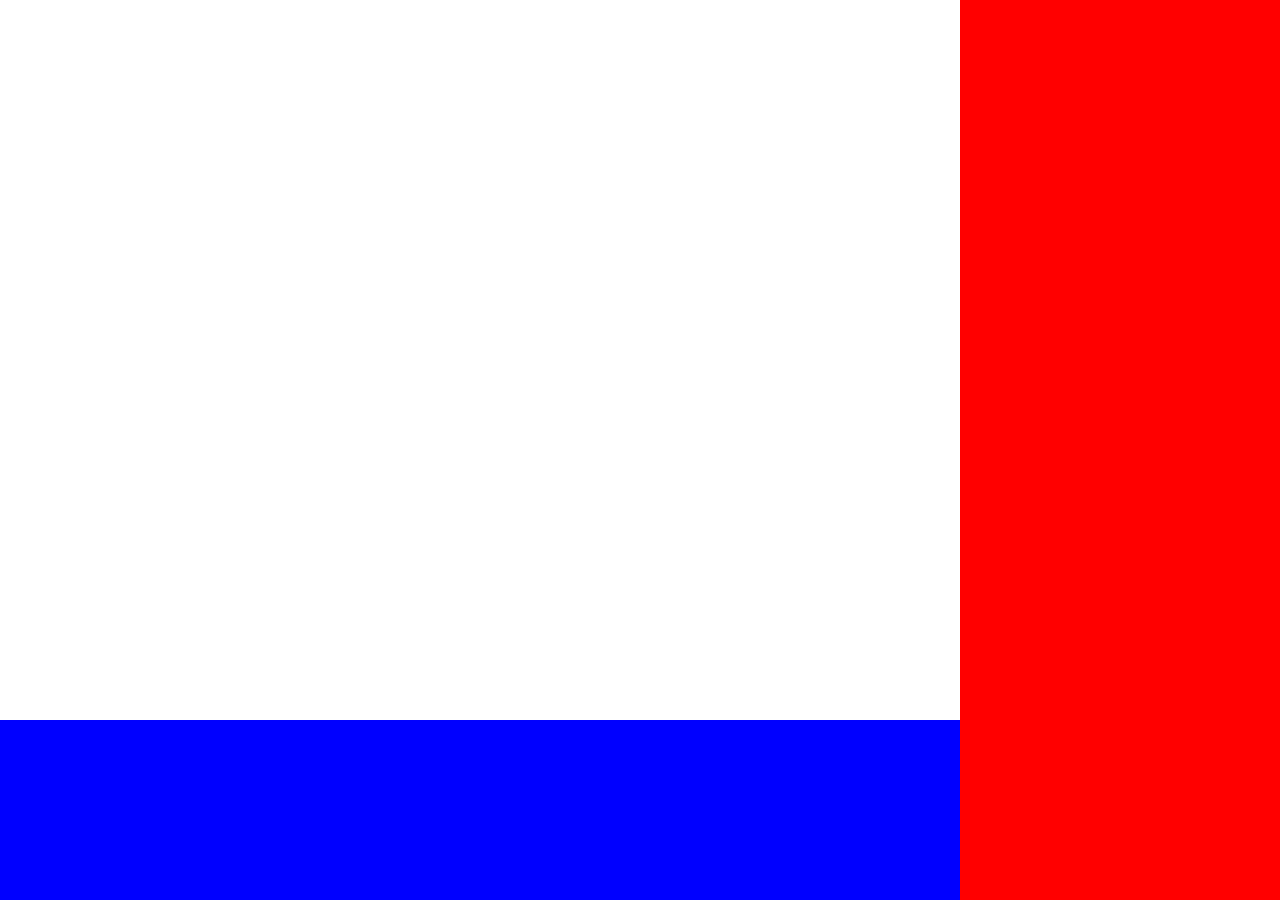
==== leaflet-d3-example-2026/index.html @ 1f49020d "Basic layout Added timeline and sidebar placeholder elements." ====
<!DOCTYPE html>
<html>
<head>
    <title>Interactive map with Leaflet</title>
    <link rel="icon" href="data:;base64,iVBORwOKGO=" />
    <link rel="stylesheet" href="css/leaflet.css">
    <link rel="stylesheet" href="css/style.css">
</head>
<body>
    <div id="my-map"></div>
    <div id="sidebar"></div>
    <div id="timeline"></div>
    
    <script src="js/d3.v6.min.js"></script>
    <script src="js/leaflet.js"></script>


    <script src="js/main.js"></script>
    <script src="js/leafletMap.js"></script>

    <div id="tooltip"></div>

</body>
</html>
---- leaflet-d3-example-2026/css/style.css ----
html,
body {
  height: 100%;
  width: 100%;
  margin: 0;
}

body {
  display: grid;
  grid-template-columns: repeat(4, 1fr);
  grid-template-rows: repeat(5, 1fr);
}

#my-map {
  height: 100%;
  grid-column: span 3;
  grid-row: span 4;
  width: 100%;
}

#sidebar {
  background-color: red;
  grid-row: span 5;
}

#timeline {
  background-color: blue;
  grid-column: span 3;
}

#tooltip {
  position: absolute;
  display: none;
  background: #fff;
  box-shadow: 2px 2px 3px 0px rgb(92 92 92 / 0.5);
  border: 1px solid #ddd;
  font-size: 12px;
  font-weight: 600;
  padding: 2px 8px;
}

.tooltip-label {
  font-weight: 500;
  font-size: 10px;
  color: #888;
}

.legend {
  display: flex;
  position: relative;
  flex-direction: column;
  padding: 10px;
  /* background-color: #fff; */

  gap: 10px;

  .title,
  .label {
    margin: 0;
    text-shadow: -1px -1px 0 #fff,
      1px -1px 0 #fff,
      -1px 1px 0 #fff,
      1px 1px 0 #fff;
      background-color: transparent;
      border: none;
      width: fit-content;
  }

  .color-by-option {
    color: black;
  }

  .labels {
    display: flex;
    justify-content: space-between;
    align-self: stretch;
  }

  .legend-tooltip {
    display: none;
    position: absolute;
    background-color: #fff;
    transform: translateX(calc(-50% - 5px));
    top: 0;
    border: 1px solid #888;
    border-radius: 3px;
    padding: 5px;
    pointer-events: none;

    box-sizing: border-box;
    text-wrap: nowrap;
  }

  .boxes {
    display: flex;
    flex-direction: row;
  }

  .box {
    width: 20px;
    height: 20px;
    border-width: 0;
    border-color: black;
    border-style: solid;
    box-sizing: border-box;

    &:hover {
      border-width: 1px;
    }
  }

  .bar {
    width: 200px;
    height: 20px;
  }
}

.filters, .layers {
  position: relative;

  &:has(:open) button {
    background-color: #f4f4f4;
  }

  .pane {
    position: absolute;
    background-color: #fff;
    border-radius: 4px;
    border: 2px solid rgba(0, 0, 0, 0.2);
    padding: 0;

    left: 0;
    top: 0;
    transform: translateX(calc(-100% - 10px));

    width: 200px;

    flex-direction: column;
    max-height: 400px;
    overflow-y: scroll;
    overflow-x: hidden;


    fieldset {
      border: none;
      padding: 0;
      margin: 0;
      display: flex;
      flex-direction: column;
      flex: 1;

      min-width: 0;
      width: 100%;
      box-sizing: border-box;

    }

    .filter-group, .layer-group {
      display: flex;
      gap: 0.5rem;
      padding: 0.5rem 0.5rem;
      align-items: flex-start;
      flex: 1;
      

      label {
        flex: 1;
      }

      &:hover {
        background-color: #f4f4f4;
      }
    }

    &[open] {
      display: flex;
    }
  }

  .title {
    margin: 0;
    padding: 0.5rem 0.5rem;
  }
}

.layers .pane {
  overflow-y: auto;
}

.control-button {
  border-radius: 4px;
  background-color: #fff;
  border: 2px solid rgba(0, 0, 0, 0.2);
  width: 34px;
  height: 34px;
  display: flex;
  align-items: center;
  justify-content: center;

  &:hover {
    background-color: #f4f4f4;
    cursor: pointer;
  }
}
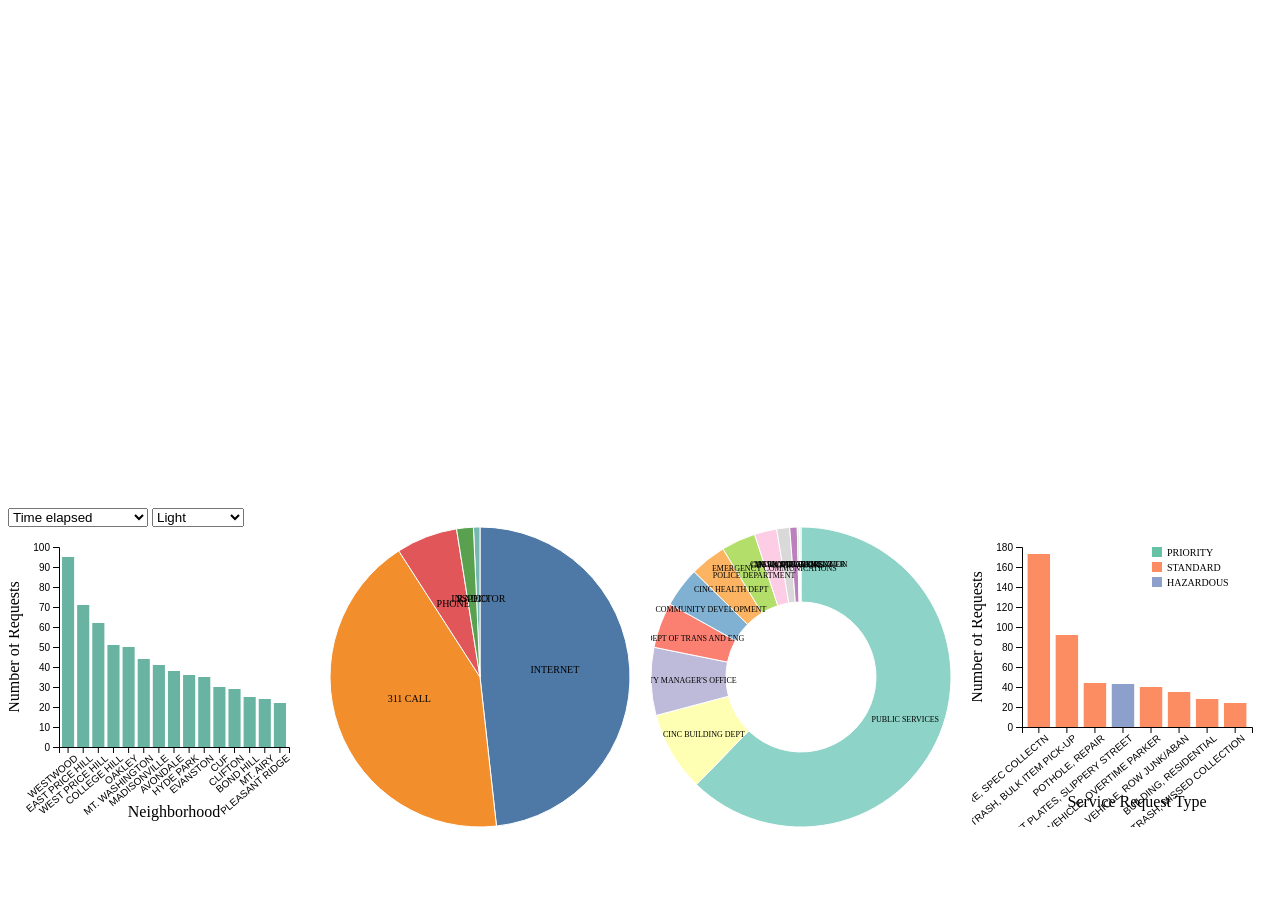
==== commit 9c907524: "attribute maps initial" ====
--- a/leaflet-d3-example-2026/index.html
+++ b/leaflet-d3-example-2026/index.html
@@ -8,8 +8,12 @@
 </head>
 <body>
     <div id="my-map"></div>
-    <div id="sidebar"></div>
-    <div id="timeline"></div>
+    <select name="color-by" id="color-by">
+        <option value="time-elapsed">Time elapsed</option>
+        <option value="neighborhood">Neighborhood</option>
+        <option value="priority">Priority</option>
+        <option value="agency">Responding agency</option>
+    </select>
     
     <script src="js/d3.v6.min.js"></script>
     <script src="js/leaflet.js"></script>
@@ -20,5 +24,26 @@
 
     <div id="tooltip"></div>
 
+    <select id="map-type" onchange="changeMap()">
+        <option value="light">Light</option>
+        <option value="regular">Regular</option>
+        <option value="topo">Topography</option>
+    </select>
+
+    <div id="attribute-views">
+        <div id="vis1-most-requests"></div>
+        <script src="js/Visualizations/vis1-most-requests.js"></script>
+
+        <div id="vis2-common-methods"></div>
+        <script src="js/Visualizations/vis2-common-methods.js"></script>
+
+        <div id="vis3-department-requests"></div>
+        <script src="js/Visualizations/vis3-department-requests.js"></script>
+
+        <div id="vis4-priority"></div>
+        <script src="js/Visualizations/vis4-priority.js"></script>
+    </div>
+
+
 </body>
 </html>
--- a/leaflet-d3-example-2026/css/style.css
+++ b/leaflet-d3-example-2026/css/style.css
@@ -1,31 +1,6 @@
-html,
-body {
-  height: 100%;
+#my-map {
   width: 100%;
-  margin: 0;
-}
-
-body {
-  display: grid;
-  grid-template-columns: repeat(4, 1fr);
-  grid-template-rows: repeat(5, 1fr);
-}
-
-#my-map {
-  height: 100%;
-  grid-column: span 3;
-  grid-row: span 4;
-  width: 100%;
-}
-
-#sidebar {
-  background-color: red;
-  grid-row: span 5;
-}
-
-#timeline {
-  background-color: blue;
-  grid-column: span 3;
+  height: 500px;
 }
 
 #tooltip {
@@ -54,20 +29,12 @@
 
   gap: 10px;
 
-  .title,
-  .label {
+  .title, .label {
     margin: 0;
     text-shadow: -1px -1px 0 #fff,
       1px -1px 0 #fff,
       -1px 1px 0 #fff,
       1px 1px 0 #fff;
-      background-color: transparent;
-      border: none;
-      width: fit-content;
-  }
-
-  .color-by-option {
-    color: black;
   }
 
   .labels {
@@ -115,90 +82,15 @@
   }
 }
 
-.filters, .layers {
-  position: relative;
-
-  &:has(:open) button {
-    background-color: #f4f4f4;
-  }
-
-  .pane {
-    position: absolute;
-    background-color: #fff;
-    border-radius: 4px;
-    border: 2px solid rgba(0, 0, 0, 0.2);
-    padding: 0;
-
-    left: 0;
-    top: 0;
-    transform: translateX(calc(-100% - 10px));
-
-    width: 200px;
-
-    flex-direction: column;
-    max-height: 400px;
-    overflow-y: scroll;
-    overflow-x: hidden;
-
-
-    fieldset {
-      border: none;
-      padding: 0;
-      margin: 0;
-      display: flex;
-      flex-direction: column;
-      flex: 1;
-
-      min-width: 0;
-      width: 100%;
-      box-sizing: border-box;
-
-    }
-
-    .filter-group, .layer-group {
-      display: flex;
-      gap: 0.5rem;
-      padding: 0.5rem 0.5rem;
-      align-items: flex-start;
-      flex: 1;
-      
-
-      label {
-        flex: 1;
-      }
-
-      &:hover {
-        background-color: #f4f4f4;
-      }
-    }
-
-    &[open] {
-      display: flex;
-    }
-  }
-
-  .title {
-    margin: 0;
-    padding: 0.5rem 0.5rem;
-  }
+#attribute-views {
+  display: flex;
+  flex-direction: row;
+  justify-content: space-around;
+  align-items: flex-start;
+  gap: 20px;
 }
 
-.layers .pane {
-  overflow-y: auto;
-}
-
-.control-button {
-  border-radius: 4px;
-  background-color: #fff;
-  border: 2px solid rgba(0, 0, 0, 0.2);
-  width: 34px;
-  height: 34px;
-  display: flex;
-  align-items: center;
-  justify-content: center;
-
-  &:hover {
-    background-color: #f4f4f4;
-    cursor: pointer;
-  }
+#attribute-views > div {
+  width: 300px;
+  height: 300px;
 }
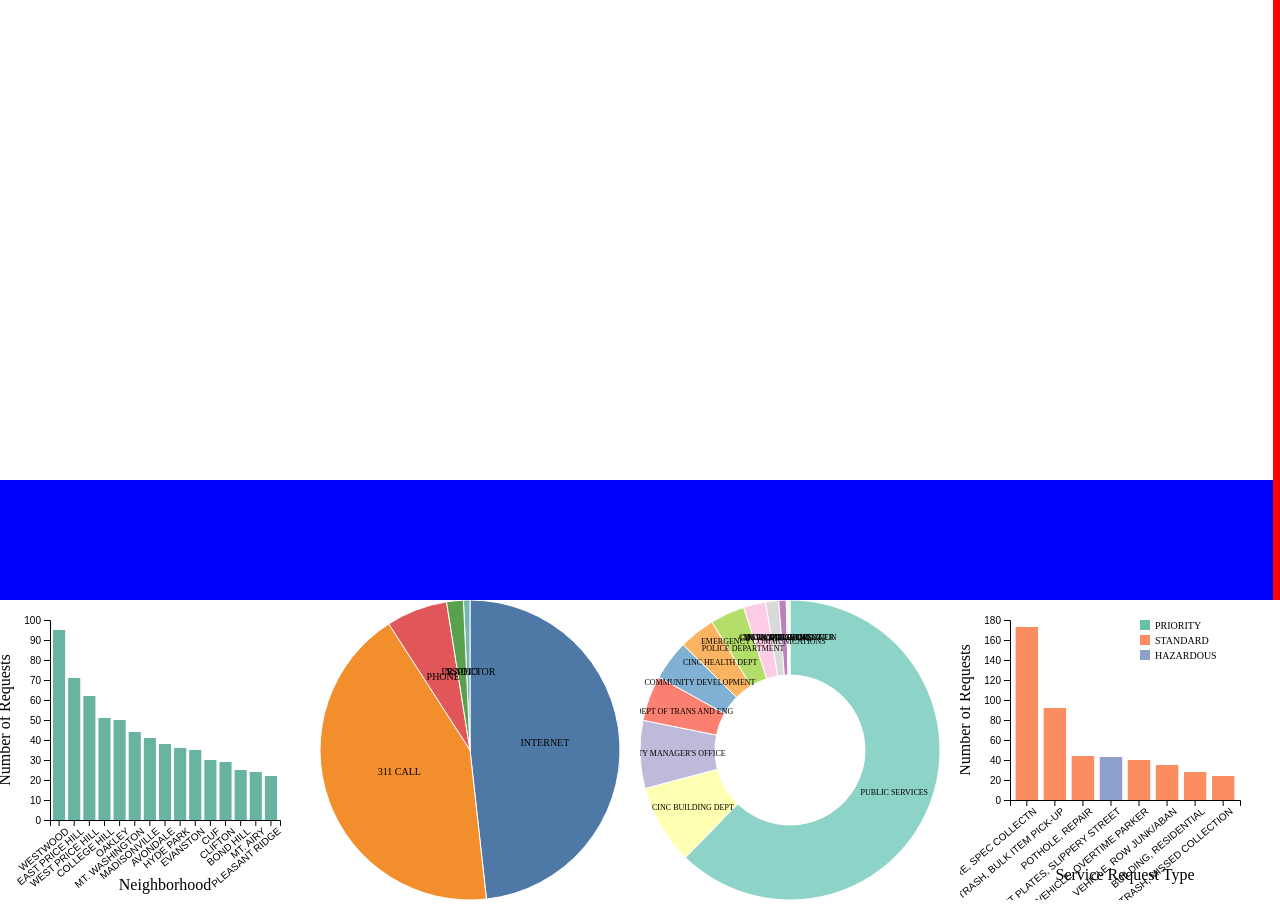
==== commit 4cebe859: "Merge branch 'main' of https://github.com/kevinuulong/who-you-gonna-call-311 into attribute-views" ====
--- a/leaflet-d3-example-2026/index.html
+++ b/leaflet-d3-example-2026/index.html
@@ -8,12 +8,8 @@
 </head>
 <body>
     <div id="my-map"></div>
-    <select name="color-by" id="color-by">
-        <option value="time-elapsed">Time elapsed</option>
-        <option value="neighborhood">Neighborhood</option>
-        <option value="priority">Priority</option>
-        <option value="agency">Responding agency</option>
-    </select>
+    <div id="sidebar"></div>
+    <div id="timeline"></div>
     
     <script src="js/d3.v6.min.js"></script>
     <script src="js/leaflet.js"></script>
@@ -24,11 +20,6 @@
 
     <div id="tooltip"></div>
 
-    <select id="map-type" onchange="changeMap()">
-        <option value="light">Light</option>
-        <option value="regular">Regular</option>
-        <option value="topo">Topography</option>
-    </select>
 
     <div id="attribute-views">
         <div id="vis1-most-requests"></div>
--- a/leaflet-d3-example-2026/css/style.css
+++ b/leaflet-d3-example-2026/css/style.css
@@ -1,6 +1,31 @@
+html,
+body {
+  height: 100%;
+  width: 100%;
+  margin: 0;
+}
+
+body {
+  display: grid;
+  grid-template-columns: repeat(4, 1fr);
+  grid-template-rows: repeat(5, 1fr);
+}
+
 #my-map {
+  height: 100%;
+  grid-column: span 3;
+  grid-row: span 4;
   width: 100%;
-  height: 500px;
+}
+
+#sidebar {
+  background-color: red;
+  grid-row: span 5;
+}
+
+#timeline {
+  background-color: blue;
+  grid-column: span 3;
 }
 
 #tooltip {
@@ -29,12 +54,20 @@
 
   gap: 10px;
 
-  .title, .label {
+  .title,
+  .label {
     margin: 0;
     text-shadow: -1px -1px 0 #fff,
       1px -1px 0 #fff,
       -1px 1px 0 #fff,
       1px 1px 0 #fff;
+      background-color: transparent;
+      border: none;
+      width: fit-content;
+  }
+
+  .color-by-option {
+    color: black;
   }
 
   .labels {
@@ -82,6 +115,94 @@
   }
 }
 
+.filters, .layers {
+  position: relative;
+
+  &:has(:open) button {
+    background-color: #f4f4f4;
+  }
+
+  .pane {
+    position: absolute;
+    background-color: #fff;
+    border-radius: 4px;
+    border: 2px solid rgba(0, 0, 0, 0.2);
+    padding: 0;
+
+    left: 0;
+    top: 0;
+    transform: translateX(calc(-100% - 10px));
+
+    width: 200px;
+
+    flex-direction: column;
+    max-height: 400px;
+    overflow-y: scroll;
+    overflow-x: hidden;
+
+
+    fieldset {
+      border: none;
+      padding: 0;
+      margin: 0;
+      display: flex;
+      flex-direction: column;
+      flex: 1;
+
+      min-width: 0;
+      width: 100%;
+      box-sizing: border-box;
+
+    }
+
+    .filter-group, .layer-group {
+      display: flex;
+      gap: 0.5rem;
+      padding: 0.5rem 0.5rem;
+      align-items: flex-start;
+      flex: 1;
+      
+
+      label {
+        flex: 1;
+      }
+
+      &:hover {
+        background-color: #f4f4f4;
+      }
+    }
+
+    &[open] {
+      display: flex;
+    }
+  }
+
+  .title {
+    margin: 0;
+    padding: 0.5rem 0.5rem;
+  }
+}
+
+.layers .pane {
+  overflow-y: auto;
+}
+
+.control-button {
+  border-radius: 4px;
+  background-color: #fff;
+  border: 2px solid rgba(0, 0, 0, 0.2);
+  width: 34px;
+  height: 34px;
+  display: flex;
+  align-items: center;
+  justify-content: center;
+
+  &:hover {
+    background-color: #f4f4f4;
+    cursor: pointer;
+  }
+}
+
 #attribute-views {
   display: flex;
   flex-direction: row;
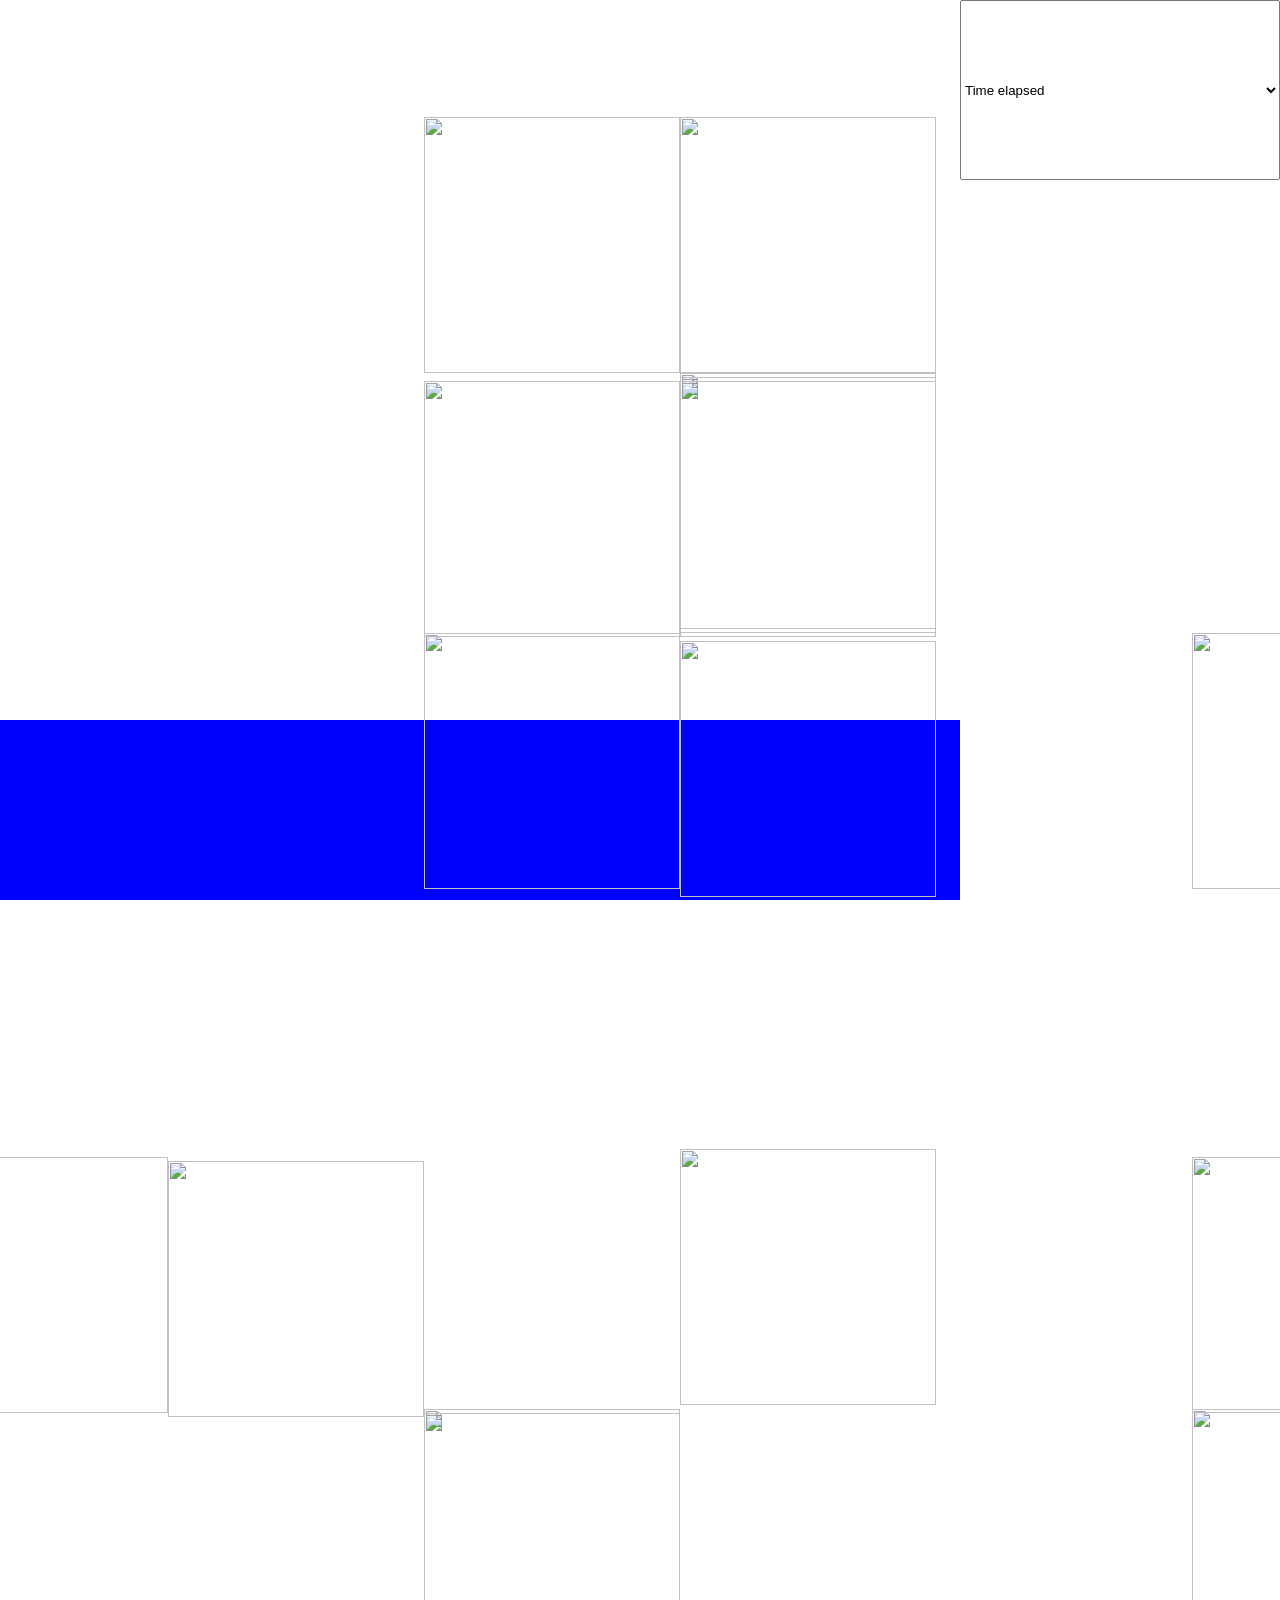
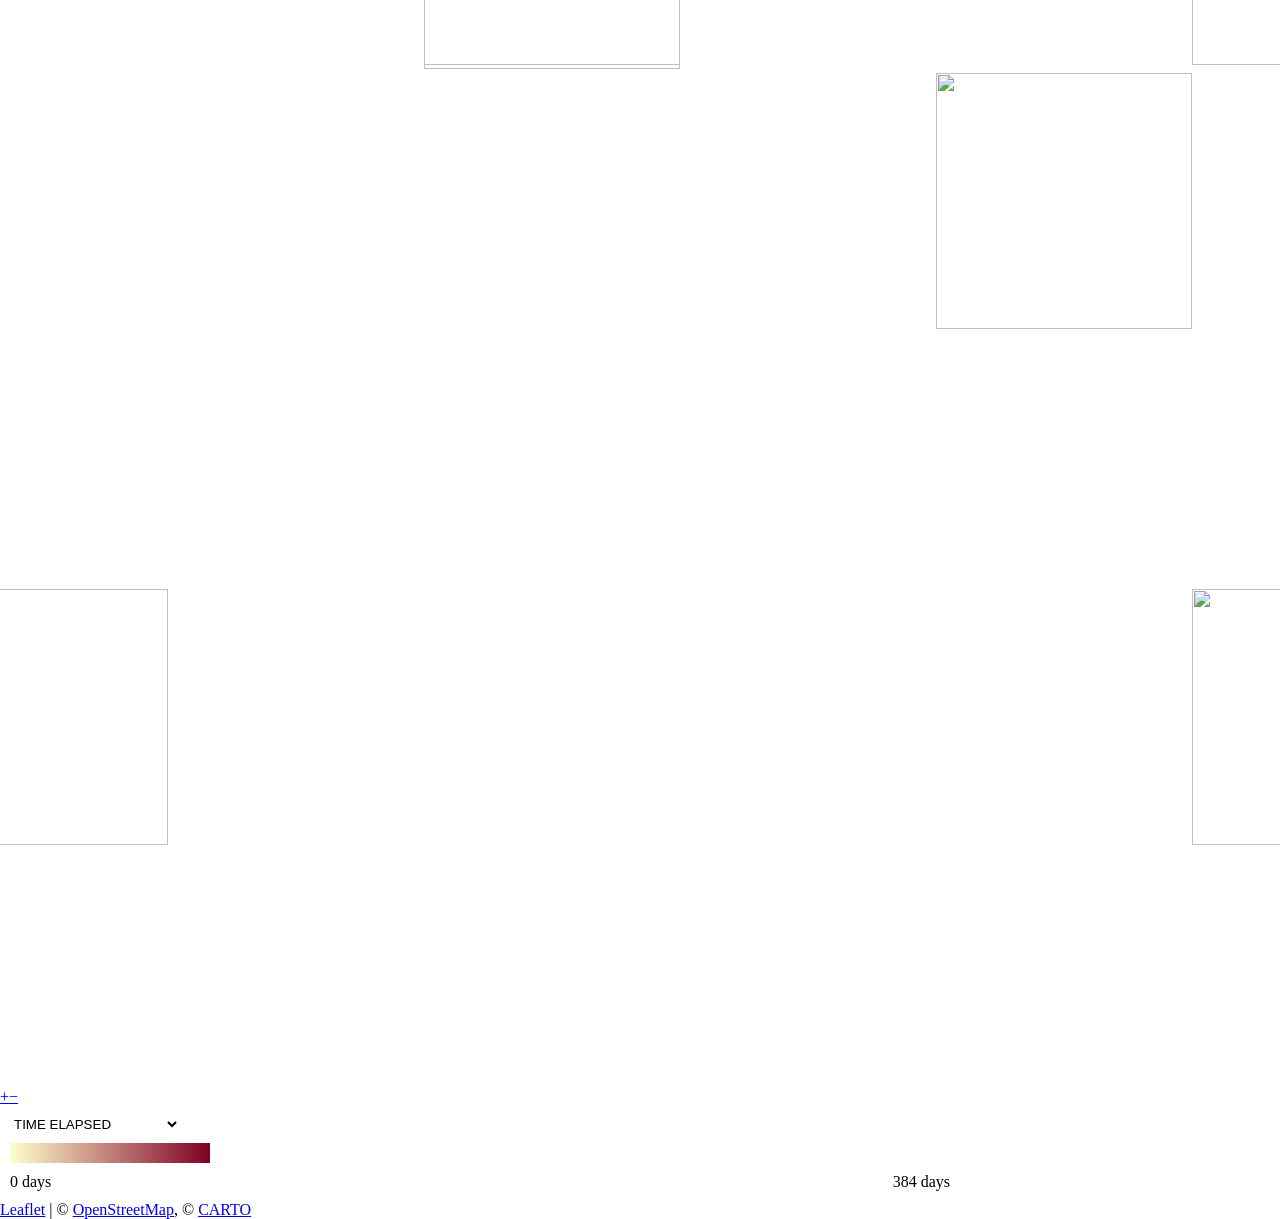
==== commit 5558c9cb: "Timeline" ====
--- a/leaflet-d3-example-2026/index.html
+++ b/leaflet-d3-example-2026/index.html
@@ -8,7 +8,12 @@
 </head>
 <body>
     <div id="my-map"></div>
-    <div id="sidebar"></div>
+    <select name="color-by" id="color-by">
+        <option value="time-elapsed">Time elapsed</option>
+        <option value="neighborhood">Neighborhood</option>
+        <option value="priority">Priority</option>
+        <option value="agency">Responding agency</option>
+    </select>
     <div id="timeline"></div>
     
     <script src="js/d3.v6.min.js"></script>
@@ -17,24 +22,10 @@
 
     <script src="js/main.js"></script>
     <script src="js/leafletMap.js"></script>
+    <script src="js/timeline.js"></script>
 
     <div id="tooltip"></div>
 
 
-    <div id="attribute-views">
-        <div id="vis1-most-requests"></div>
-        <script src="js/Visualizations/vis1-most-requests.js"></script>
-
-        <div id="vis2-common-methods"></div>
-        <script src="js/Visualizations/vis2-common-methods.js"></script>
-
-        <div id="vis3-department-requests"></div>
-        <script src="js/Visualizations/vis3-department-requests.js"></script>
-
-        <div id="vis4-priority"></div>
-        <script src="js/Visualizations/vis4-priority.js"></script>
-    </div>
-
-
 </body>
 </html>
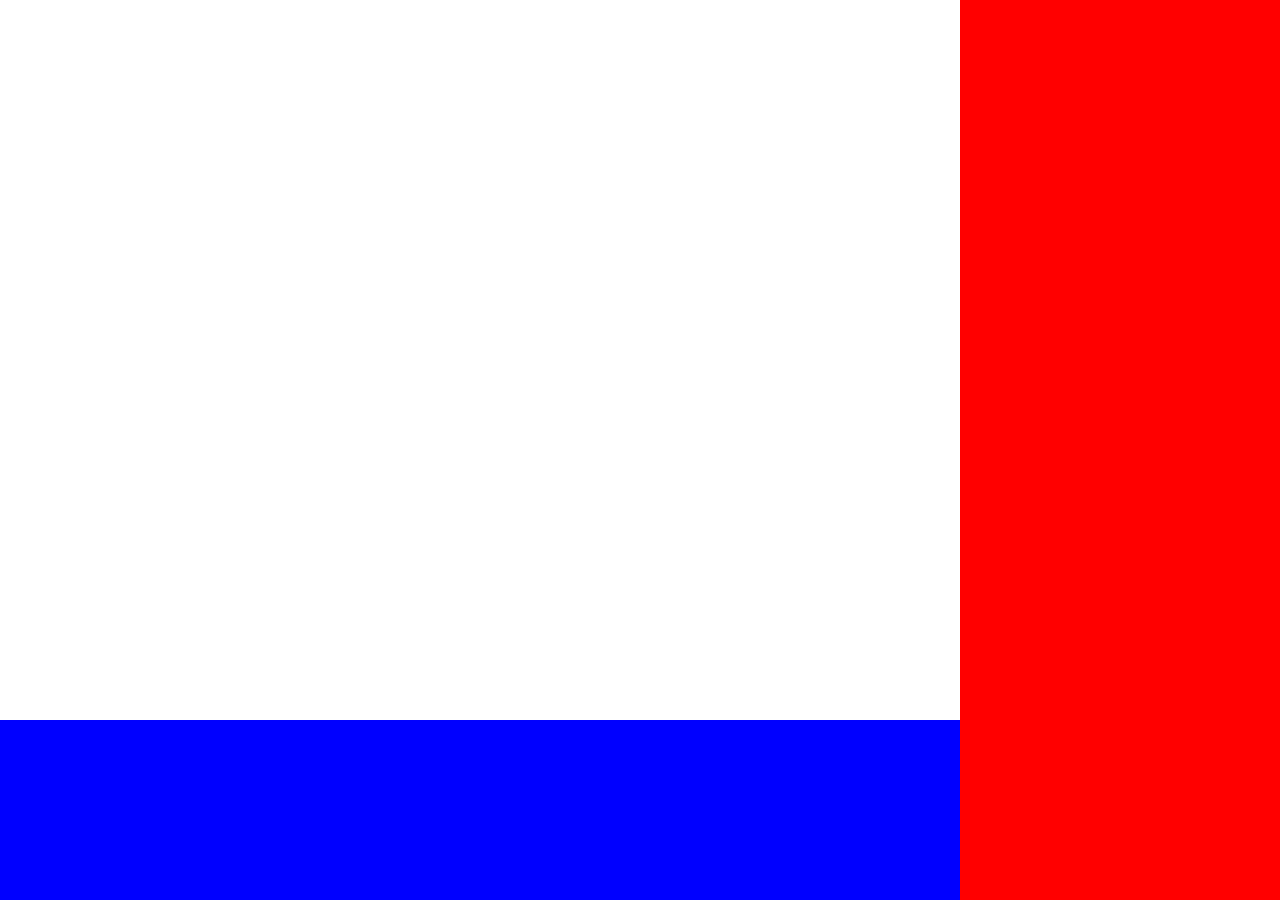
==== commit 8515b156: "Merge branch 'main' into Pan-and-zoom" ====
--- a/leaflet-d3-example-2026/index.html
+++ b/leaflet-d3-example-2026/index.html
@@ -8,12 +8,7 @@
 </head>
 <body>
     <div id="my-map"></div>
-    <select name="color-by" id="color-by">
-        <option value="time-elapsed">Time elapsed</option>
-        <option value="neighborhood">Neighborhood</option>
-        <option value="priority">Priority</option>
-        <option value="agency">Responding agency</option>
-    </select>
+    <div id="sidebar"></div>
     <div id="timeline"></div>
     
     <script src="js/d3.v6.min.js"></script>
@@ -26,6 +21,5 @@
 
     <div id="tooltip"></div>
 
-
 </body>
 </html>
--- a/leaflet-d3-example-2026/css/style.css
+++ b/leaflet-d3-example-2026/css/style.css
@@ -201,17 +201,4 @@
     background-color: #f4f4f4;
     cursor: pointer;
   }
-}
-
-#attribute-views {
-  display: flex;
-  flex-direction: row;
-  justify-content: space-around;
-  align-items: flex-start;
-  gap: 20px;
-}
-
-#attribute-views > div {
-  width: 300px;
-  height: 300px;
 }
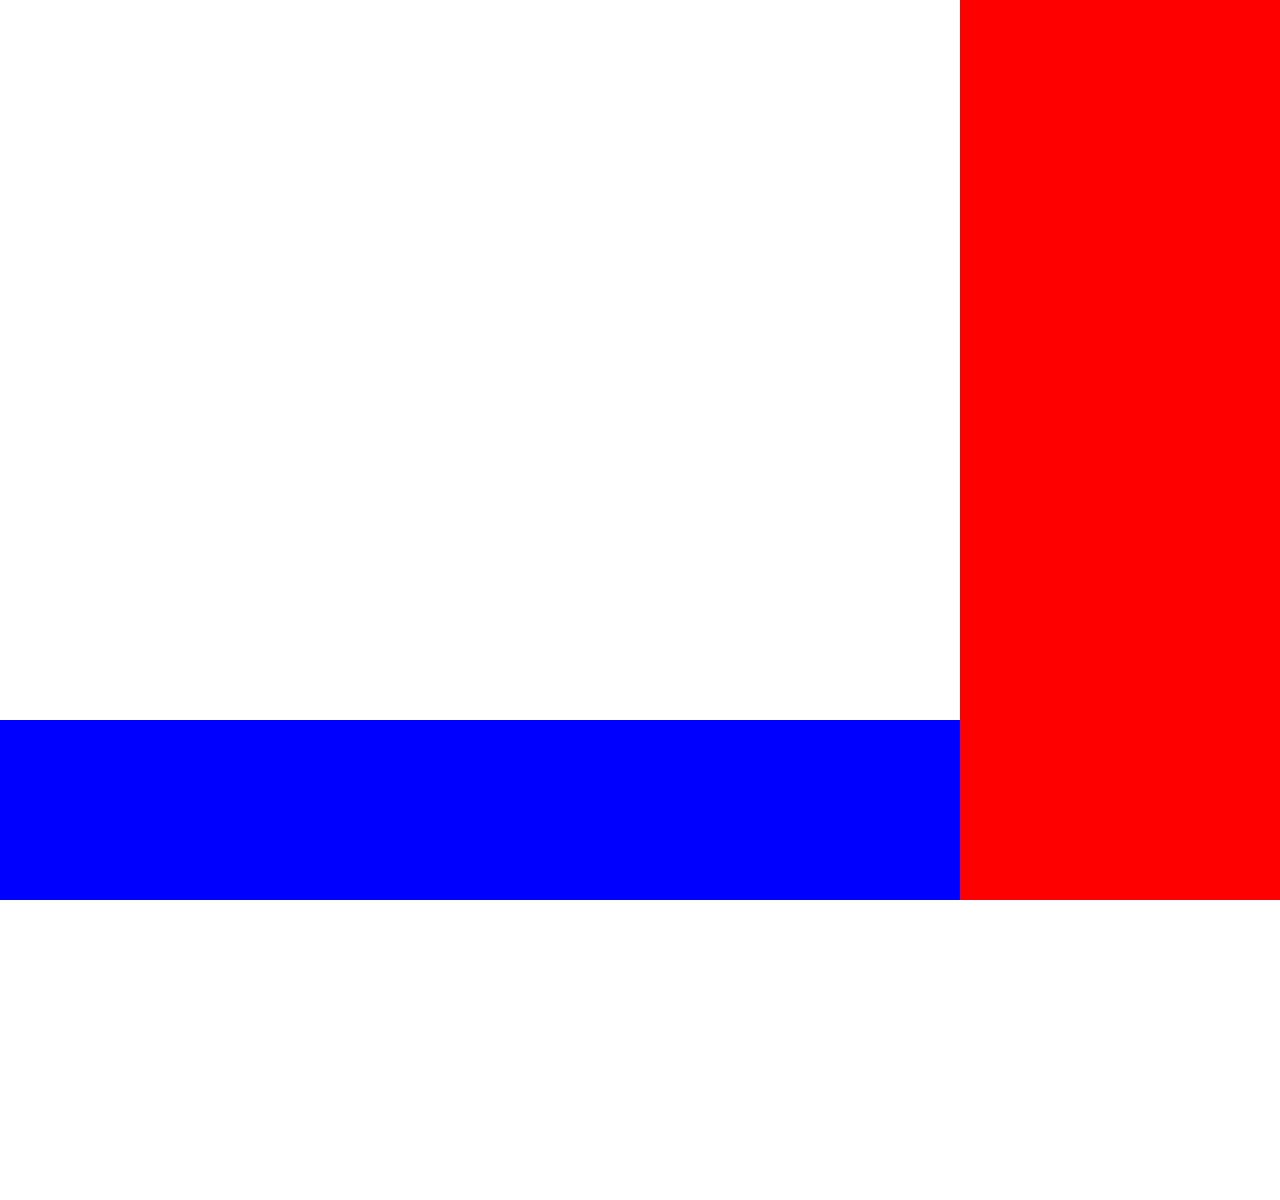
==== commit dc332972: "change dataset" ====
--- a/leaflet-d3-example-2026/index.html
+++ b/leaflet-d3-example-2026/index.html
@@ -7,17 +7,30 @@
     <link rel="stylesheet" href="css/style.css">
 </head>
 <body>
+    <script src="js/d3.v6.min.js"></script>
     <div id="my-map"></div>
-    <div id="sidebar"></div>
+
+    <div id="sidebar">
+        <div id="vis1-most-requests"></div>
+        <script src="js/Visualizations/vis1-most-requests.js"></script>
+
+        <div id="vis2-common-methods"></div>
+        <script src="js/Visualizations/vis2-common-methods.js"></script>
+
+        <div id="vis3-department-requests"></div>
+        <script src="js/Visualizations/vis3-department-requests.js"></script>
+
+        <div id="vis4-priority"></div>
+        <script src="js/Visualizations/vis4-priority.js"></script>
+    </div>
+
     <div id="timeline"></div>
     
-    <script src="js/d3.v6.min.js"></script>
     <script src="js/leaflet.js"></script>
 
 
     <script src="js/main.js"></script>
     <script src="js/leafletMap.js"></script>
-    <script src="js/timeline.js"></script>
 
     <div id="tooltip"></div>
 
--- a/leaflet-d3-example-2026/css/leaflet.css
+++ b/leaflet-d3-example-2026/css/leaflet.css
@@ -0,0 +1,649 @@
+/* required styles */
+
+.leaflet-pane,
+.leaflet-tile,
+.leaflet-marker-icon,
+.leaflet-marker-shadow,
+.leaflet-tile-container,
+.leaflet-pane > svg,
+.leaflet-pane > canvas,
+.leaflet-zoom-box,
+.leaflet-image-layer,
+.leaflet-layer {
+	position: absolute;
+	left: 0;
+	top: 0;
+	}
+.leaflet-container {
+	overflow: hidden;
+	}
+.leaflet-tile,
+.leaflet-marker-icon,
+.leaflet-marker-shadow {
+	-webkit-user-select: none;
+	   -moz-user-select: none;
+	        user-select: none;
+	  -webkit-user-drag: none;
+	}
+/* Prevents IE11 from highlighting tiles in blue */
+.leaflet-tile::selection {
+	background: transparent;
+}
+/* Safari renders non-retina tile on retina better with this, but Chrome is worse */
+.leaflet-safari .leaflet-tile {
+	image-rendering: -webkit-optimize-contrast;
+	}
+/* hack that prevents hw layers "stretching" when loading new tiles */
+.leaflet-safari .leaflet-tile-container {
+	width: 1600px;
+	height: 1600px;
+	-webkit-transform-origin: 0 0;
+	}
+.leaflet-marker-icon,
+.leaflet-marker-shadow {
+	display: block;
+	}
+/* .leaflet-container svg: reset svg max-width decleration shipped in Joomla! (joomla.org) 3.x */
+/* .leaflet-container img: map is broken in FF if you have max-width: 100% on tiles */
+.leaflet-container .leaflet-overlay-pane svg,
+.leaflet-container .leaflet-marker-pane img,
+.leaflet-container .leaflet-shadow-pane img,
+.leaflet-container .leaflet-tile-pane img,
+.leaflet-container img.leaflet-image-layer,
+.leaflet-container .leaflet-tile {
+	max-width: none !important;
+	max-height: none !important;
+	}
+
+.leaflet-container.leaflet-touch-zoom {
+	-ms-touch-action: pan-x pan-y;
+	touch-action: pan-x pan-y;
+	}
+.leaflet-container.leaflet-touch-drag {
+	-ms-touch-action: pinch-zoom;
+	/* Fallback for FF which doesn't support pinch-zoom */
+	touch-action: none;
+	touch-action: pinch-zoom;
+}
+.leaflet-container.leaflet-touch-drag.leaflet-touch-zoom {
+	-ms-touch-action: none;
+	touch-action: none;
+}
+.leaflet-container {
+	-webkit-tap-highlight-color: transparent;
+}
+.leaflet-container a {
+	-webkit-tap-highlight-color: rgba(51, 181, 229, 0.4);
+}
+.leaflet-tile {
+	filter: inherit;
+	visibility: hidden;
+	}
+.leaflet-tile-loaded {
+	visibility: inherit;
+	}
+.leaflet-zoom-box {
+	width: 0;
+	height: 0;
+	-moz-box-sizing: border-box;
+	     box-sizing: border-box;
+	z-index: 800;
+	}
+/* workaround for https://bugzilla.mozilla.org/show_bug.cgi?id=888319 */
+.leaflet-overlay-pane svg {
+	-moz-user-select: none;
+	}
+
+.leaflet-pane         { z-index: 400; }
+
+.leaflet-tile-pane    { z-index: 200; }
+.leaflet-overlay-pane { z-index: 400; }
+.leaflet-shadow-pane  { z-index: 500; }
+.leaflet-marker-pane  { z-index: 600; }
+.leaflet-tooltip-pane   { z-index: 650; }
+.leaflet-popup-pane   { z-index: 700; }
+
+.leaflet-map-pane canvas { z-index: 100; }
+.leaflet-map-pane svg    { z-index: 200; }
+
+.leaflet-vml-shape {
+	width: 1px;
+	height: 1px;
+	}
+.lvml {
+	behavior: url(#default#VML);
+	display: inline-block;
+	position: absolute;
+	}
+
+
+/* control positioning */
+
+.leaflet-control {
+	position: relative;
+	z-index: 800;
+	pointer-events: visiblePainted; /* IE 9-10 doesn't have auto */
+	pointer-events: auto;
+	}
+.leaflet-top,
+.leaflet-bottom {
+	position: absolute;
+	z-index: 1000;
+	pointer-events: none;
+	}
+.leaflet-top {
+	top: 0;
+	}
+.leaflet-right {
+	right: 0;
+	}
+.leaflet-bottom {
+	bottom: 0;
+	}
+.leaflet-left {
+	left: 0;
+	}
+.leaflet-control {
+	float: left;
+	clear: both;
+	}
+.leaflet-right .leaflet-control {
+	float: right;
+	}
+.leaflet-top .leaflet-control {
+	margin-top: 10px;
+	}
+.leaflet-bottom .leaflet-control {
+	margin-bottom: 10px;
+	}
+.leaflet-left .leaflet-control {
+	margin-left: 10px;
+	}
+.leaflet-right .leaflet-control {
+	margin-right: 10px;
+	}
+
+
+/* zoom and fade animations */
+
+.leaflet-fade-anim .leaflet-tile {
+	will-change: opacity;
+	}
+.leaflet-fade-anim .leaflet-popup {
+	opacity: 0;
+	-webkit-transition: opacity 0.2s linear;
+	   -moz-transition: opacity 0.2s linear;
+	        transition: opacity 0.2s linear;
+	}
+.leaflet-fade-anim .leaflet-map-pane .leaflet-popup {
+	opacity: 1;
+	}
+.leaflet-zoom-animated {
+	-webkit-transform-origin: 0 0;
+	    -ms-transform-origin: 0 0;
+	        transform-origin: 0 0;
+	}
+.leaflet-zoom-anim .leaflet-zoom-animated {
+	will-change: transform;
+	}
+.leaflet-zoom-anim .leaflet-zoom-animated {
+	-webkit-transition: -webkit-transform 0.25s cubic-bezier(0,0,0.25,1);
+	   -moz-transition:    -moz-transform 0.25s cubic-bezier(0,0,0.25,1);
+	        transition:         transform 0.25s cubic-bezier(0,0,0.25,1);
+	}
+.leaflet-zoom-anim .leaflet-tile,
+.leaflet-pan-anim .leaflet-tile {
+	-webkit-transition: none;
+	   -moz-transition: none;
+	        transition: none;
+	}
+
+.leaflet-zoom-anim .leaflet-zoom-hide {
+	visibility: hidden;
+	}
+
+
+/* cursors */
+
+.leaflet-interactive {
+	cursor: pointer;
+	}
+.leaflet-grab {
+	cursor: -webkit-grab;
+	cursor:    -moz-grab;
+	cursor:         grab;
+	}
+.leaflet-crosshair,
+.leaflet-crosshair .leaflet-interactive {
+	cursor: crosshair;
+	}
+.leaflet-popup-pane,
+.leaflet-control {
+	cursor: auto;
+	}
+.leaflet-dragging .leaflet-grab,
+.leaflet-dragging .leaflet-grab .leaflet-interactive,
+.leaflet-dragging .leaflet-marker-draggable {
+	cursor: move;
+	cursor: -webkit-grabbing;
+	cursor:    -moz-grabbing;
+	cursor:         grabbing;
+	}
+
+/* marker & overlays interactivity */
+.leaflet-marker-icon,
+.leaflet-marker-shadow,
+.leaflet-image-layer,
+.leaflet-pane > svg path,
+.leaflet-tile-container {
+	pointer-events: none;
+	}
+
+.leaflet-marker-icon.leaflet-interactive,
+.leaflet-image-layer.leaflet-interactive,
+.leaflet-pane > svg path.leaflet-interactive,
+svg.leaflet-image-layer.leaflet-interactive path {
+	pointer-events: visiblePainted; /* IE 9-10 doesn't have auto */
+	pointer-events: auto;
+	}
+
+/* visual tweaks */
+
+.leaflet-container {
+	background: #ddd;
+	outline: 0;
+	}
+.leaflet-container a {
+	color: #0078A8;
+	}
+.leaflet-container a.leaflet-active {
+	outline: 2px solid orange;
+	}
+.leaflet-zoom-box {
+	border: 2px dotted #38f;
+	background: rgba(255,255,255,0.5);
+	}
+
+
+/* general typography */
+.leaflet-container {
+	font: 12px/1.5 "Helvetica Neue", Arial, Helvetica, sans-serif;
+	}
+
+
+/* general toolbar styles */
+
+.leaflet-bar {
+	box-shadow: 0 1px 5px rgba(0,0,0,0.65);
+	border-radius: 4px;
+	}
+.leaflet-bar a,
+.leaflet-bar a:hover {
+	background-color: #fff;
+	border-bottom: 1px solid #ccc;
+	width: 26px;
+	height: 26px;
+	line-height: 26px;
+	display: block;
+	text-align: center;
+	text-decoration: none;
+	color: black;
+	}
+.leaflet-bar a,
+.leaflet-control-layers-toggle {
+	background-position: 50% 50%;
+	background-repeat: no-repeat;
+	display: block;
+	}
+.leaflet-bar a:hover {
+	background-color: #f4f4f4;
+	}
+.leaflet-bar a:first-child {
+	border-top-left-radius: 4px;
+	border-top-right-radius: 4px;
+	}
+.leaflet-bar a:last-child {
+	border-bottom-left-radius: 4px;
+	border-bottom-right-radius: 4px;
+	border-bottom: none;
+	}
+.leaflet-bar a.leaflet-disabled {
+	cursor: default;
+	background-color: #f4f4f4;
+	color: #bbb;
+	}
+
+.leaflet-touch .leaflet-bar a {
+	width: 30px;
+	height: 30px;
+	line-height: 30px;
+	}
+.leaflet-touch .leaflet-bar a:first-child {
+	border-top-left-radius: 2px;
+	border-top-right-radius: 2px;
+	}
+.leaflet-touch .leaflet-bar a:last-child {
+	border-bottom-left-radius: 2px;
+	border-bottom-right-radius: 2px;
+	}
+
+/* zoom control */
+
+.leaflet-control-zoom-in,
+.leaflet-control-zoom-out {
+	font: bold 18px 'Lucida Console', Monaco, monospace;
+	text-indent: 1px;
+	}
+
+.leaflet-touch .leaflet-control-zoom-in, .leaflet-touch .leaflet-control-zoom-out  {
+	font-size: 22px;
+	}
+
+
+/* layers control */
+
+.leaflet-control-layers {
+	box-shadow: 0 1px 5px rgba(0,0,0,0.4);
+	background: #fff;
+	border-radius: 5px;
+	}
+.leaflet-control-layers-toggle {
+	background-image: url(images/layers.png);
+	width: 36px;
+	height: 36px;
+	}
+.leaflet-retina .leaflet-control-layers-toggle {
+	background-image: url(images/layers-2x.png);
+	background-size: 26px 26px;
+	}
+.leaflet-touch .leaflet-control-layers-toggle {
+	width: 44px;
+	height: 44px;
+	}
+.leaflet-control-layers .leaflet-control-layers-list,
+.leaflet-control-layers-expanded .leaflet-control-layers-toggle {
+	display: none;
+	}
+.leaflet-control-layers-expanded .leaflet-control-layers-list {
+	display: block;
+	position: relative;
+	}
+.leaflet-control-layers-expanded {
+	padding: 6px 10px 6px 6px;
+	color: #333;
+	background: #fff;
+	}
+.leaflet-control-layers-scrollbar {
+	overflow-y: scroll;
+	overflow-x: hidden;
+	padding-right: 5px;
+	}
+.leaflet-control-layers-selector {
+	margin-top: 2px;
+	position: relative;
+	top: 1px;
+	}
+.leaflet-control-layers label {
+	display: block;
+	}
+.leaflet-control-layers-separator {
+	height: 0;
+	border-top: 1px solid #ddd;
+	margin: 5px -10px 5px -6px;
+	}
+
+/* Brush Icon */
+.leaflet-control-brush-icon {
+	background-image: url(images/arrow-selector.png);
+	width: 36px;
+	height: 36px;
+	}
+.leaflet-touch .leaflet-control-brush-icon {
+	width: 44px;
+}
+/* Default icon URLs */
+.leaflet-default-icon-path {
+	background-image: url(images/marker-icon.png);
+	}
+
+
+/* attribution and scale controls */
+
+.leaflet-container .leaflet-control-attribution {
+	background: #fff;
+	background: rgba(255, 255, 255, 0.7);
+	margin: 0;
+	}
+.leaflet-control-attribution,
+.leaflet-control-scale-line {
+	padding: 0 5px;
+	color: #333;
+	}
+.leaflet-control-attribution a {
+	text-decoration: none;
+	}
+.leaflet-control-attribution a:hover {
+	text-decoration: underline;
+	}
+.leaflet-container .leaflet-control-attribution,
+.leaflet-container .leaflet-control-scale {
+	font-size: 11px;
+	}
+.leaflet-left .leaflet-control-scale {
+	margin-left: 5px;
+	}
+.leaflet-bottom .leaflet-control-scale {
+	margin-bottom: 5px;
+	}
+.leaflet-control-scale-line {
+	border: 2px solid #777;
+	border-top: none;
+	line-height: 1.1;
+	padding: 2px 5px 1px;
+	font-size: 11px;
+	white-space: nowrap;
+	overflow: hidden;
+	-moz-box-sizing: border-box;
+	     box-sizing: border-box;
+
+	background: #fff;
+	background: rgba(255, 255, 255, 0.5);
+	}
+.leaflet-control-scale-line:not(:first-child) {
+	border-top: 2px solid #777;
+	border-bottom: none;
+	margin-top: -2px;
+	}
+.leaflet-control-scale-line:not(:first-child):not(:last-child) {
+	border-bottom: 2px solid #777;
+	}
+
+.leaflet-touch .leaflet-control-attribution,
+.leaflet-touch .leaflet-control-layers,
+.leaflet-touch .leaflet-bar {
+	box-shadow: none;
+	}
+.leaflet-touch .leaflet-control-layers,
+.leaflet-touch .leaflet-bar {
+	border: 2px solid rgba(0,0,0,0.2);
+	background-clip: padding-box;
+	}
+
+
+/* popup */
+
+.leaflet-popup {
+	position: absolute;
+	text-align: center;
+	margin-bottom: 20px;
+	}
+.leaflet-popup-content-wrapper {
+	padding: 1px;
+	text-align: left;
+	border-radius: 12px;
+	}
+.leaflet-popup-content {
+	margin: 13px 19px;
+	line-height: 1.4;
+	}
+.leaflet-popup-content p {
+	margin: 18px 0;
+	}
+.leaflet-popup-tip-container {
+	width: 40px;
+	height: 20px;
+	position: absolute;
+	left: 50%;
+	margin-left: -20px;
+	overflow: hidden;
+	pointer-events: none;
+	}
+.leaflet-popup-tip {
+	width: 17px;
+	height: 17px;
+	padding: 1px;
+
+	margin: -10px auto 0;
+
+	-webkit-transform: rotate(45deg);
+	   -moz-transform: rotate(45deg);
+	    -ms-transform: rotate(45deg);
+	        transform: rotate(45deg);
+	}
+.leaflet-popup-content-wrapper,
+.leaflet-popup-tip {
+	background: white;
+	color: #333;
+	box-shadow: 0 3px 14px rgba(0,0,0,0.4);
+	}
+.leaflet-container a.leaflet-popup-close-button {
+	position: absolute;
+	top: 0;
+	right: 0;
+	padding: 4px 4px 0 0;
+	border: none;
+	text-align: center;
+	width: 18px;
+	height: 14px;
+	font: 16px/14px Tahoma, Verdana, sans-serif;
+	color: #c3c3c3;
+	text-decoration: none;
+	font-weight: bold;
+	background: transparent;
+	}
+.leaflet-container a.leaflet-popup-close-button:hover {
+	color: #999;
+	}
+.leaflet-popup-scrolled {
+	overflow: auto;
+	border-bottom: 1px solid #ddd;
+	border-top: 1px solid #ddd;
+	}
+
+.leaflet-oldie .leaflet-popup-content-wrapper {
+	-ms-zoom: 1;
+	}
+.leaflet-oldie .leaflet-popup-tip {
+	width: 24px;
+	margin: 0 auto;
+
+	-ms-filter: "progid:DXImageTransform.Microsoft.Matrix(M11=0.70710678, M12=0.70710678, M21=-0.70710678, M22=0.70710678)";
+	filter: progid:DXImageTransform.Microsoft.Matrix(M11=0.70710678, M12=0.70710678, M21=-0.70710678, M22=0.70710678);
+	}
+.leaflet-oldie .leaflet-popup-tip-container {
+	margin-top: -1px;
+	}
+
+.leaflet-oldie .leaflet-control-zoom,
+.leaflet-oldie .leaflet-control-layers,
+.leaflet-oldie .leaflet-popup-content-wrapper,
+.leaflet-oldie .leaflet-popup-tip {
+	border: 1px solid #999;
+	}
+
+
+/* div icon */
+
+.leaflet-div-icon {
+	background: #fff;
+	border: 1px solid #666;
+	}
+
+
+/* Tooltip */
+/* Base styles for the element that has a tooltip */
+.leaflet-tooltip {
+	position: absolute;
+	padding: 6px;
+	background-color: #fff;
+	border: 1px solid #fff;
+	border-radius: 3px;
+	color: #222;
+	white-space: nowrap;
+	-webkit-user-select: none;
+	-moz-user-select: none;
+	-ms-user-select: none;
+	user-select: none;
+	pointer-events: none;
+	box-shadow: 0 1px 3px rgba(0,0,0,0.4);
+	}
+.leaflet-tooltip.leaflet-clickable {
+	cursor: pointer;
+	pointer-events: auto;
+	}
+.leaflet-tooltip-top:before,
+.leaflet-tooltip-bottom:before,
+.leaflet-tooltip-left:before,
+.leaflet-tooltip-right:before {
+	position: absolute;
+	pointer-events: none;
+	border: 6px solid transparent;
+	background: transparent;
+	content: "";
+	}
+
+/* Directions */
+
+.leaflet-tooltip-bottom {
+	margin-top: 6px;
+}
+.leaflet-tooltip-top {
+	margin-top: -6px;
+}
+.leaflet-tooltip-bottom:before,
+.leaflet-tooltip-top:before {
+	left: 50%;
+	margin-left: -6px;
+	}
+.leaflet-tooltip-top:before {
+	bottom: 0;
+	margin-bottom: -12px;
+	border-top-color: #fff;
+	}
+.leaflet-tooltip-bottom:before {
+	top: 0;
+	margin-top: -12px;
+	margin-left: -6px;
+	border-bottom-color: #fff;
+	}
+.leaflet-tooltip-left {
+	margin-left: -6px;
+}
+.leaflet-tooltip-right {
+	margin-left: 6px;
+}
+.leaflet-tooltip-left:before,
+.leaflet-tooltip-right:before {
+	top: 50%;
+	margin-top: -6px;
+	}
+.leaflet-tooltip-left:before {
+	right: 0;
+	margin-right: -12px;
+	border-left-color: #fff;
+	}
+.leaflet-tooltip-right:before {
+	left: 0;
+	margin-left: -12px;
+	border-right-color: #fff;
+	}
--- a/leaflet-d3-example-2026/css/style.css
+++ b/leaflet-d3-example-2026/css/style.css
@@ -21,6 +21,14 @@
 #sidebar {
   background-color: red;
   grid-row: span 5;
+  gap: 20px;
+  justify-content: space-around;
+  align-items: flex-start;
+}
+
+#sidebar > div {
+  width: 300px;
+  height: 300px;
 }
 
 #timeline {
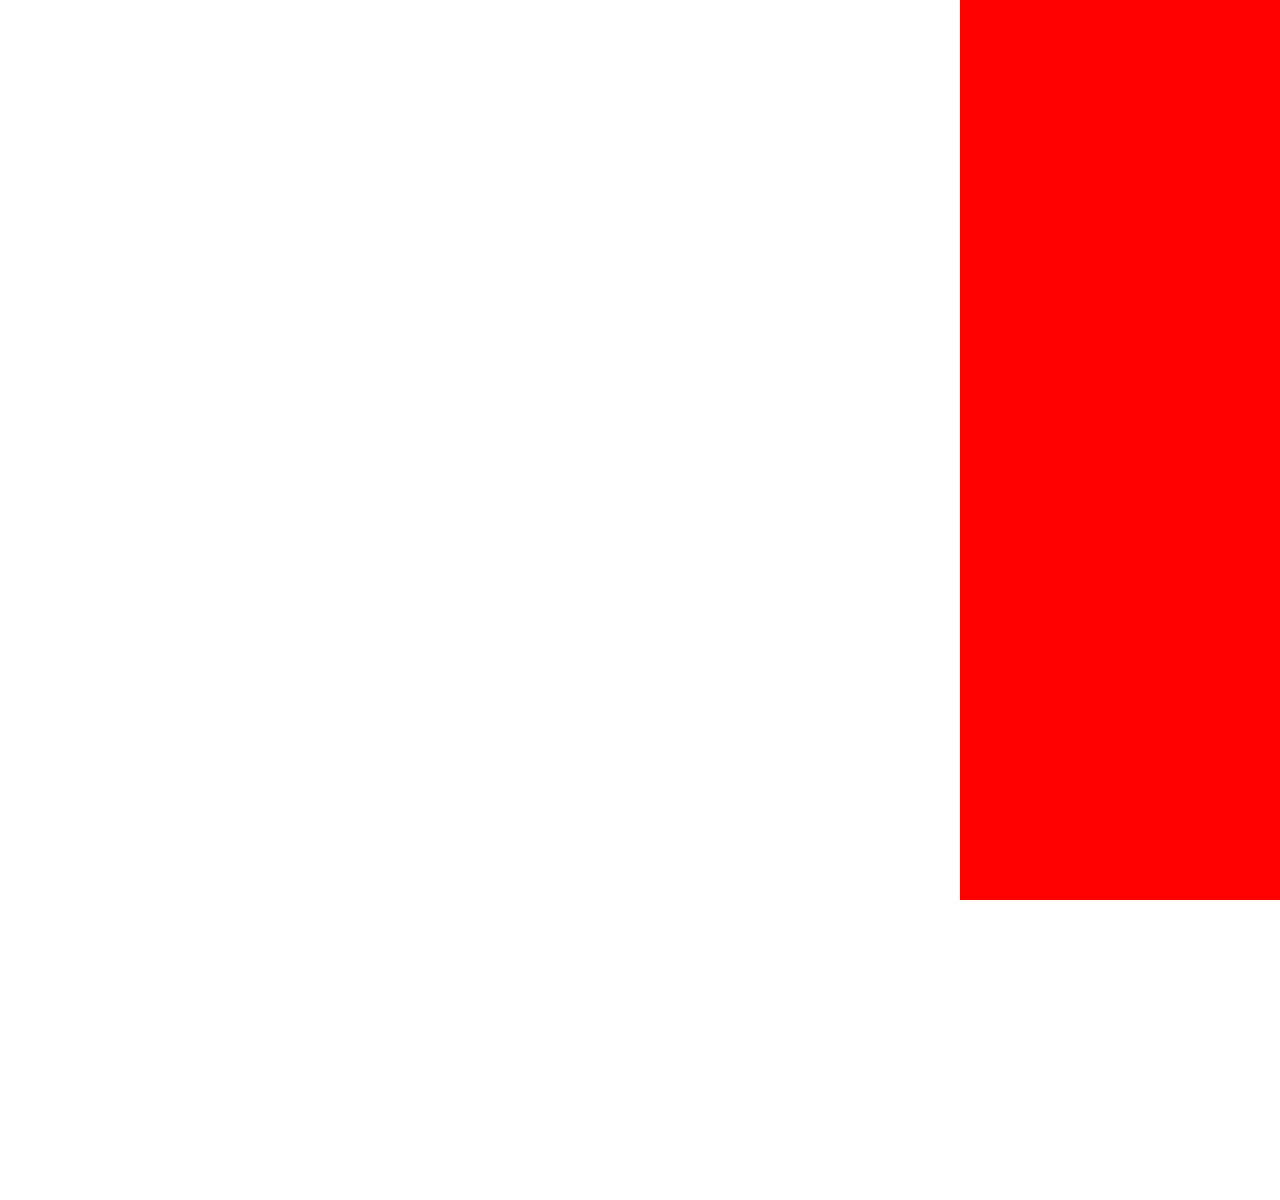
==== commit a8d27df6: "Merge branch 'main' of https://github.com/kevinuulong/who-you-gonna-call-311 into attribute-views" ====
--- a/leaflet-d3-example-2026/index.html
+++ b/leaflet-d3-example-2026/index.html
@@ -31,6 +31,7 @@
 
     <script src="js/main.js"></script>
     <script src="js/leafletMap.js"></script>
+    <script src="js/timeline.js"></script>
 
     <div id="tooltip"></div>
 
--- a/leaflet-d3-example-2026/css/style.css
+++ b/leaflet-d3-example-2026/css/style.css
@@ -32,7 +32,7 @@
 }
 
 #timeline {
-  background-color: blue;
+  background-color: rgb(255, 255, 255);
   grid-column: span 3;
 }
 
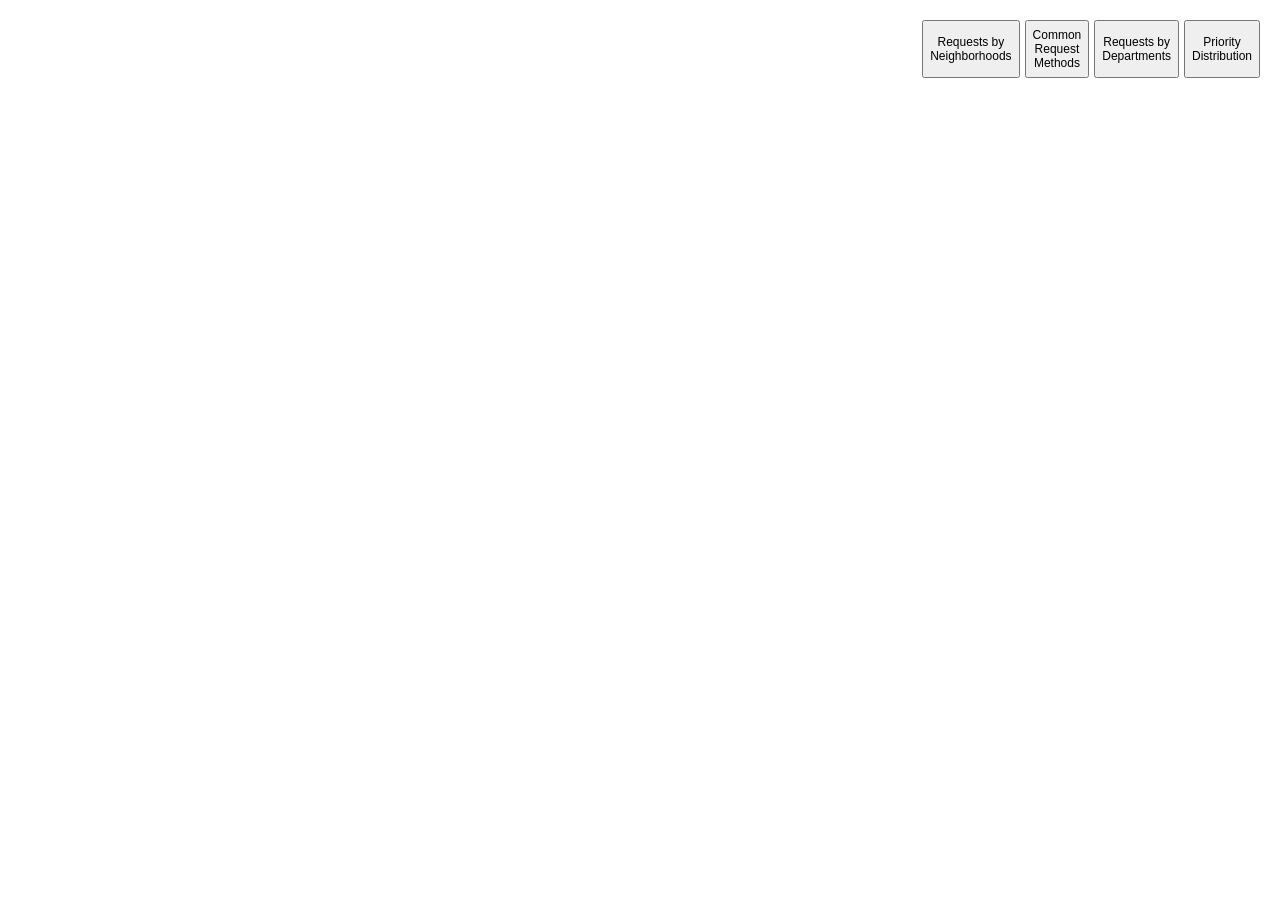
==== commit 46a2933f: "All attribute graphs" ====
--- a/leaflet-d3-example-2026/index.html
+++ b/leaflet-d3-example-2026/index.html
@@ -11,6 +11,13 @@
     <div id="my-map"></div>
 
     <div id="sidebar">
+        <div id="vis-buttons">
+            <button onclick="showVis('vis1-most-requests')">Requests by Neighborhoods</button>
+            <button onclick="showVis('vis2-common-methods')">Common Request Methods</button>
+            <button onclick="showVis('vis3-department-requests')">Requests by Departments</button>
+            <button onclick="showVis('vis4-priority')">Priority Distribution</button>
+        </div>
+
         <div id="vis1-most-requests"></div>
         <script src="js/Visualizations/vis1-most-requests.js"></script>
 
--- a/leaflet-d3-example-2026/css/style.css
+++ b/leaflet-d3-example-2026/css/style.css
@@ -19,16 +19,39 @@
 }
 
 #sidebar {
-  background-color: red;
+  /* background-color: red; */
   grid-row: span 5;
   gap: 20px;
   justify-content: space-around;
   align-items: flex-start;
-}
+  padding: 20px;
+}
+
+#sidebar * {
+    font-family: Arial, sans-serif;
+} 
 
 #sidebar > div {
-  width: 300px;
-  height: 300px;
+  display: flex;
+  justify-content: center;
+  width: 100%;
+}
+
+#sidebar svg {
+    width: 100%;
+}
+
+#vis-buttons {
+    display: grid;
+    grid-template-columns: 1fr 1fr;
+    gap: 5px;
+    margin-bottom: 10px;
+}
+
+#vis-buttons button {
+    padding: 6px;
+    font-size: 12px;
+    cursor: pointer;
 }
 
 #timeline {
